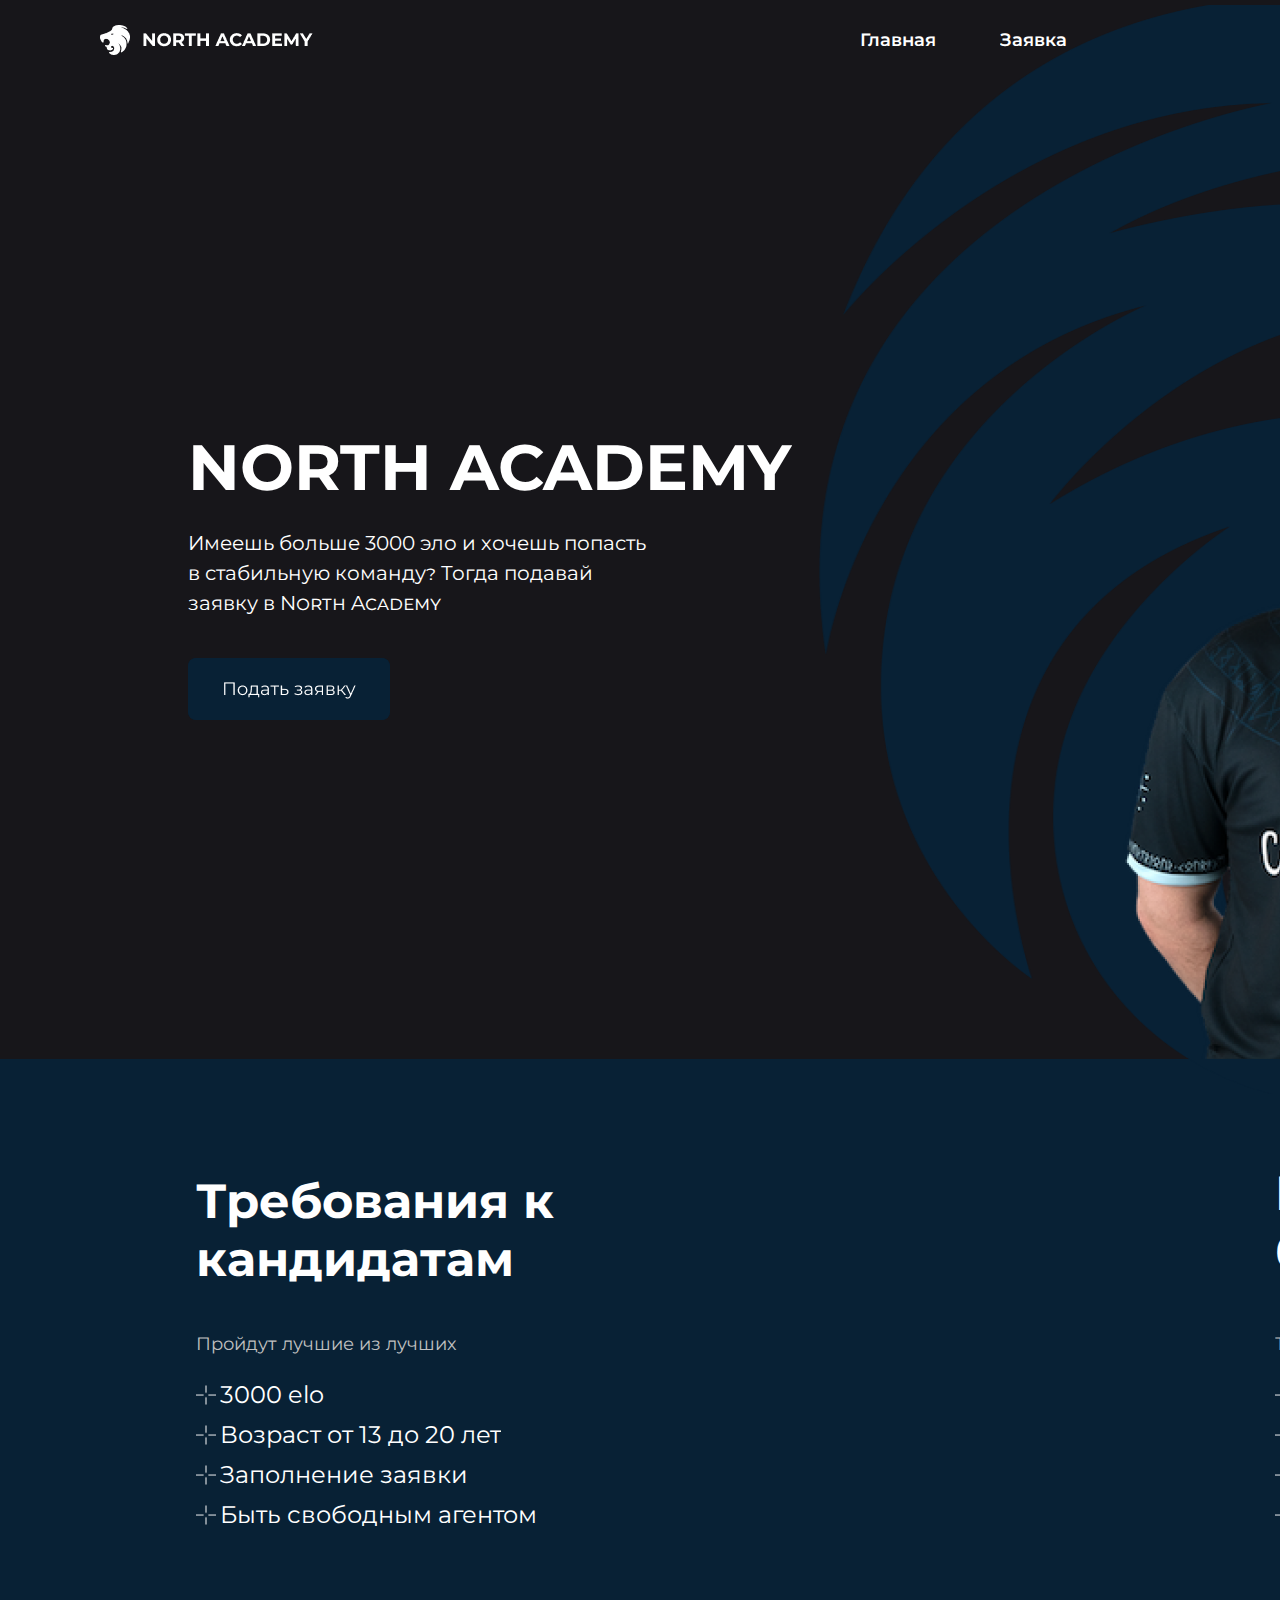
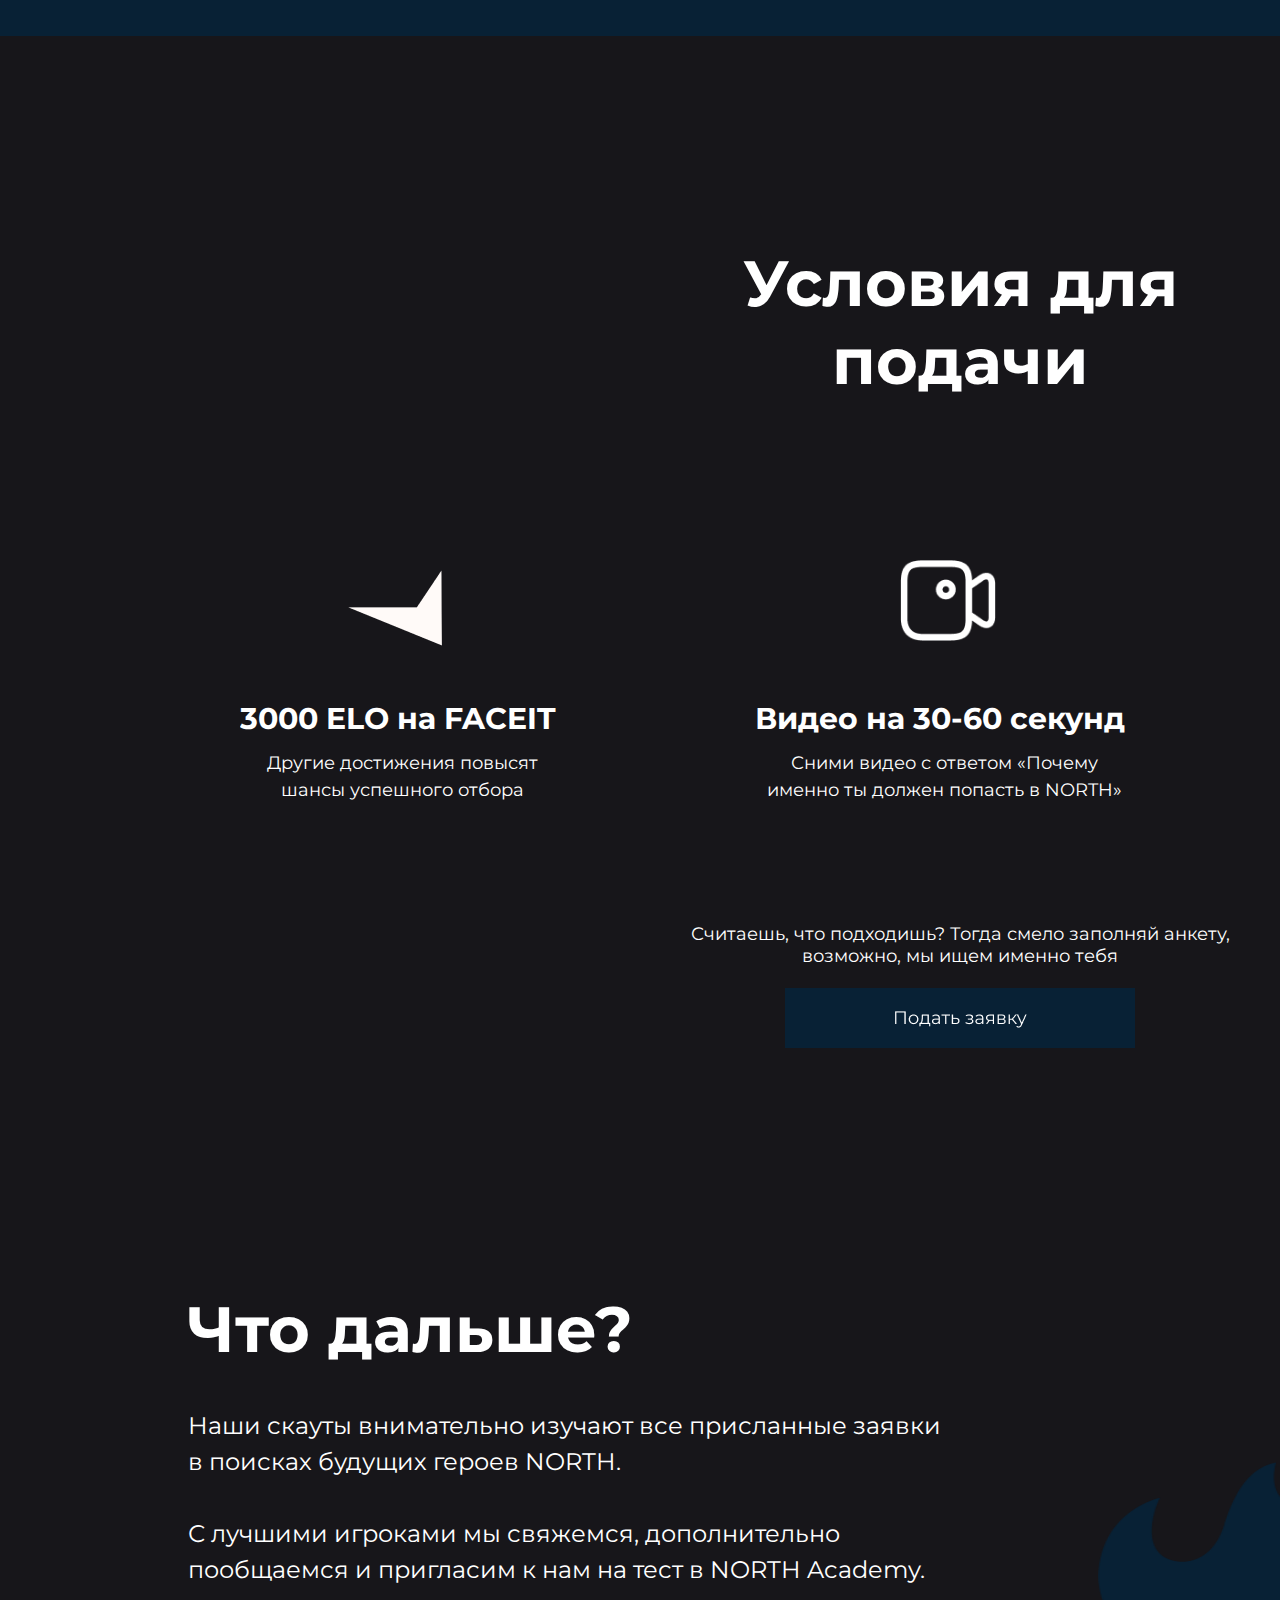
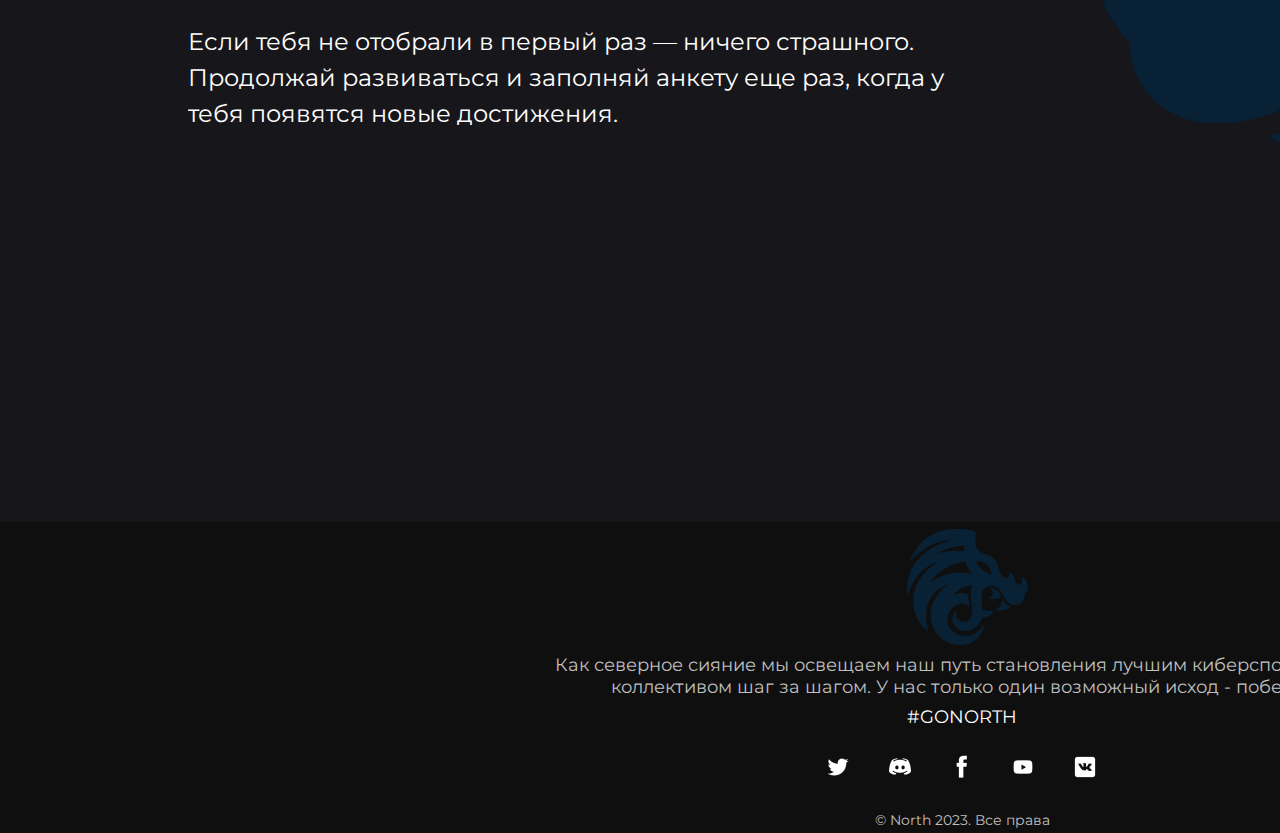
==== academy.html @ a3aacd2d "Initial commit" ====
<!DOCTYPE html>
<html lang="en">
<head>
    <meta charset="UTF-8">
    <meta http-equiv="X-UA-Compatible" content="IE=edge">
    <meta name="viewport" content="width=device-width, initial-scale=1.0">
    <title>North Academy</title>
    <link rel="stylesheet" href="academystyle.css">
    <link href="https://fonts.googleapis.com/css?family=Montserrat:thin,extra-light,light,100,200,300,400,500,600,700,800" rel="stylesheet"> 
    <link rel="preconnect" href="https://fonts.googleapis.com">
    <link rel="preconnect" href="https://fonts.gstatic.com" crossorigin>
    <link href="https://fonts.googleapis.com/css2?family=Poppins:ital,wght@1,800&display=swap" rel="stylesheet">
</head>
<body>
    <a href="#" class="northindexlogo"><img src="img/Northindexlogo.png" alt="northlogo"></a>
    <a href="#" class="goindex">Главная</a>
    <a href="#" class="goform">Заявка</a>
    <h1 class="greet">NORTH ACADEMY</h1>
    <p class="greetpromo">Имеешь больше 3000 эло и хочешь попасть в стабильную команду? Тогда подавай заявку в North Academy</p>
    <a class="goformbtn" href="#"><img src="img/goformbtn.png" alt="formbtn"></a>
    <img class="twoplayers" src="img/2players.png">
    <img class="biglogo" src="img/backlogo.png">
    <div class="criterii"></div>
    <h2 class="requirment">Требования к кандидатам</h2>
    <p class="bob">Пройдут лучшие из лучших</p>
    <p class="elo">3000 elo</p>
    <p class="age">Возраст от 13 до 20 лет</p>
    <p class="formrequire">Заполнение заявки</p>
    <p class="freeagent">Быть свободным агентом</p>
    <img src="img/crosshair.png" alt="crosshair" class="crosshair1">
    <img src="img/crosshair.png" alt="crosshair" class="crosshair2">
    <img src="img/crosshair.png" alt="crosshair" class="crosshair3">
    <img src="img/crosshair.png" alt="crosshair" class="crosshair4">
    <h3 class="wbg">Преимуществом будет</h3>
    <p class="priority">Такие заявки в приоритете</p>
    <p class="hltv">Профиль HLTV</p>
    <p class="media">Медийность</p>
    <p class="expirience">Опыт в профессиональной сцене</p>
    <p class="english">Знание английского языка</p>
    <img src="img/crosshair.png" alt="crosshair" class="crosshair5">
    <img src="img/crosshair.png" alt="crosshair" class="crosshair6">
    <img src="img/crosshair.png" alt="crosshair" class="crosshair7">
    <img src="img/crosshair.png" alt="crosshair" class="crosshair8">
    <h3 class="requirments">Условия для подачи заявки</h3>
    <img src="img/faceit.png" alt="" class="faceit">
    <p class="faceitinfo">3000 ELO на FACEIT</p>
    <p class="faceitinfo2">Другие достижения повысят шансы успешного отбора</p>
    <img src="img/cameralogo.png" alt="" class="video">
    <p class="videoinfo">Видео на 30-60 секунд</p>
    <p class="videoinfo2">Сними видео с ответом «Почему именно ты должен попасть в NORTH»</p>
    <img src="img/document.png" alt="" class="doc">
    <p class="docinfo">Заполни анкету</p>
    <p class="docinfo2">Заполни анкету ниже и максимально подробно расскажи нам о себе</p>
    <p class="youthk">Считаешь, что подходишь? Тогда смело заполняй анкету, возможно, мы ищем именно тебя</p>
    <a href="#"><img src="img/goformbtn2.png" alt="" class="goformbtn2"></a>
    <h4 class="whatsnext">Что дальше?</h4>
    <p class="nextinfo">Наши скауты внимательно изучают все присланные заявки в поисках будущих героев NORTH.<br><br>

        С лучшими игроками мы свяжемся, дополнительно пообщаемся и пригласим к нам на тест в NORTH Academy.<br><br>
        
        Если тебя не отобрали в первый раз — ничего страшного. Продолжай развиваться и заполняй анкету еще раз, когда у тебя появятся новые достижения.</p>
    <img src="img/secondbacklogo.png" alt="" class="northlogoback2">
    <div class="footer"></div>
    <img src="img/footerlogo.png" alt="" class="footerlogo">
    <p class="footertext">Как северное сияние мы освещаем наш путь становления лучшим киберспортивным коллективом шаг за шагом. У нас только один возможный исход - победа!</p>
    <p class="hashtag">#GONORTH</p>
    <a href="#" class="twitterfooter"><img src="img/twitter.png" alt=""></a>
    <a href="#" class="discordfooter"><img src="img/discord.png" alt=""></a>
    <a href="#" class="facebookfooter"><img src="img/facebook.png" alt=""></a>
    <a href="#" class="youtubefooter"><img src="img/youtube.png" alt=""></a>
    <a href="#" class="vkfooter"><img src="img/vk.png" alt=""></a>
    <p class="copyright">© North 2023. Все права защищены</p>
</body>
</html>
---- academystyle.css ----
*{
    margin:0px;
    overflow-x:hidden;
}
body{
    background: #17161A;
}
.northindexlogo{
    display: flex;
flex-direction: row;
align-items: center;
padding: 0px;
gap: 12px;

position: absolute;
width: 213px;
height: 30px;
left: 100px;
top: 25px;
}
.goindex{
    /* главная */


width: 76px;
height: 22px;
position: absolute;
font-family: 'Montserrat';
font-style: normal;
font-weight: 600;
font-size: 18px;
line-height: 22px;
/* identical to box height */
top: 29px;
left:860px;
display: flex;
align-items: center;
text-transform: capitalize;

color: #FFFFFF;
text-decoration: none;

}
.goform{
    /* главная */


width: 76px;
height: 22px;
position: absolute;
font-family: 'Montserrat';
font-style: normal;
font-weight: 600;
font-size: 18px;
line-height: 22px;
/* identical to box height */
top: 29px;
left:1000px;
display: flex;
align-items: center;
text-transform: capitalize;

color: #FFFFFF;
text-decoration: none;

}
.greet{
    width: 606px;
height: 78px;

font-family: 'Montserrat';
font-style: normal;
font-weight: 700;
font-size: 64px;
line-height: 78px;
/* identical to box height */
left:188px;
top:428px;
position: absolute;

color: #FFFFFF;
}
.greetpromo{
    width: 472px;
height: 90px;

font-family: 'Montserrat';
font-style: normal;
font-weight: 400;
font-size: 20px;
line-height: 150%;
/* or 30px */
left:188px;
top:528px;
position: absolute;
display: flex;
align-items: center;
font-variant: small-caps;

color: #FFFFFF;
}
.goformbtn{
    display: flex;
flex-direction: row;
align-items: flex-start;

gap: 10px;

width: 202px;
height: 62px;

position: absolute;
left:188px;
top:658px;
background: #082135;
border-radius: 8px;

/* Inside auto layout */

flex: none;
order: 1;
flex-grow: 0;
}
.criterii{
    position: absolute;
width: 1920px;
height: 577px;
left: 0px;
top: 1059px;

background: #082135;
}
.twoplayers{
position: absolute;
width: 850px;
height: 693.83px;
left: 1024px;
z-index: 2;
top: 365px;
}
.biglogo{
    position: absolute;
width: 1152px;
height: 1089px;
left: 818px;
top: 5px;
z-index: 1;
}
.requirment{
    position: absolute;
width: 374px;
height: 344px;
left: 196px;
top: 1173px;
width: 374px;
height: 116px;

font-family: 'Montserrat';
font-style: normal;
font-weight: 700;
font-size: 48px;
line-height: 120%;
/* or 58px */


color: #FFFFFF;
}
.bob{
    width: 261px;
height: 22px;
top:1333px;
left:196px;
font-family: 'Montserrat';
font-style: normal;
font-weight: 400;
font-size: 18px;
line-height: 22px;
position: absolute;
/* identical to box height */


color: #C0C0C0;
}
.elo{
    width: 104px;
height: 29px;

font-family: 'Montserrat';
font-style: normal;
font-weight: 400;
font-size: 24px;
line-height: 29px;
top:1380px;
left:220px;
position: absolute;
color: #FFFFFF;


/* Inside auto layout */

flex: none;
order: 1;
flex-grow: 0;
}
.age{


font-family: 'Montserrat';
font-style: normal;
font-weight: 400;
font-size: 24px;
line-height: 29px;
top:1420px;
left:220px;
position: absolute;
color: #FFFFFF;


/* Inside auto layout */

flex: none;
order: 1;
flex-grow: 0;
}
.formrequire{


font-family: 'Montserrat';
font-style: normal;
font-weight: 400;
font-size: 24px;
line-height: 29px;
top:1460px;
left:220px;
position: absolute;
color: #FFFFFF;


/* Inside auto layout */

flex: none;
order: 1;
flex-grow: 0;
}
.freeagent{


font-family: 'Montserrat';
font-style: normal;
font-weight: 400;
font-size: 24px;
line-height: 29px;
top:1500px;
left:220px;
position: absolute;
color: #FFFFFF;


/* Inside auto layout */

flex: none;
order: 1;
flex-grow: 0;
}
.crosshair1{
width: 20px;
height: 20px;
position: absolute;
top:1385px;
left:196px;
}
.crosshair2{
width: 20px;
height: 20px;
position: absolute;
top:1425px;
left:196px;
}
.crosshair3{
width: 20px;
height: 20px;
position: absolute;
top:1465px;
left:196px;
}
.crosshair4{
width: 20px;
height: 20px;
position: absolute;
top:1505px;
left:196px;
}
.wbg{
    position: absolute;

left: 1275px;
top: 1165px;
width: 452px;
height: 116px;

font-family: 'Montserrat';
font-style: normal;
font-weight: 700;
font-size: 48px;
line-height: 120%;
/* or 58px */


color: #FFFFFF;
}
.crosshair5{
    width: 20px;
    height: 20px;
    position: absolute;
    top:1385px;
    left: 1275px;
    }
    .crosshair6{
    width: 20px;
    height: 20px;
    position: absolute;
    top:1425px;
    left: 1275px;
    }
    .crosshair7{
    width: 20px;
    height: 20px;
    position: absolute;
    top:1465px;
    left: 1275px;
    }
.crosshair8{
    width: 20px;
    height: 20px;
    position: absolute;
    top:1505px;
    left: 1275px;
    }
.priority{
    width: 261px;
    height: 22px;
    top:1333px;
    left: 1275px;
    font-family: 'Montserrat';
    font-style: normal;
    font-weight: 400;
    font-size: 18px;
    line-height: 22px;
    position: absolute;

    
    
    color: #C0C0C0;
}
.hltv{


font-family: 'Montserrat';
font-style: normal;
font-weight: 400;
font-size: 24px;
line-height: 29px;
top:1380px;
left:1299px;
position: absolute;
color: #FFFFFF;


/* Inside auto layout */

flex: none;
order: 1;
flex-grow: 0;
}
.media{


font-family: 'Montserrat';
font-style: normal;
font-weight: 400;
font-size: 24px;
line-height: 29px;
top:1420px;
left:1299px;
position: absolute;
color: #FFFFFF;


/* Inside auto layout */

flex: none;
order: 1;
flex-grow: 0;
}
.expirience{


font-family: 'Montserrat';
font-style: normal;
font-weight: 400;
font-size: 24px;
line-height: 29px;
top:1460px;
left:1299px;
position: absolute;
color: #FFFFFF;


/* Inside auto layout */

flex: none;
order: 1;
flex-grow: 0;
}
.english{


font-family: 'Montserrat';
font-style: normal;
font-weight: 400;
font-size: 24px;
line-height: 29px;
top:1500px;
left:1299px;
position: absolute;
color: #FFFFFF;


/* Inside auto layout */

flex: none;
order: 1;
flex-grow: 0;
}
.requirments{
    position: absolute;
width: 514px;
height: 156px;
left: 703px;
top: 1844px;

font-family: 'Montserrat';
font-style: normal;
font-weight: 700;
font-size: 64px;
line-height: 78px;
text-align: center;

color: #FFFFFF;
}
.faceit{
    position: absolute;
width: 96px;
height: 96px;
left: 347px;
top: 2160px;
}
.video{
    position: absolute;
    width: 96px;
    height: 80.83px;
left: 900px;
top: 2160px;
}
.doc{
    position: absolute;
width: 96px;
height: 96px;
left: 1417px;
top: 2160px;

}
.faceitinfo{
    width: 318px;
    height: 37px;
    
    font-family: 'Montserrat';
    font-style: normal;
    font-weight: 700;
    font-size: 30px;
    line-height: 37px;
    /* identical to box height */
    position: absolute;
    left: 240px;
top: 2300px;
    
    color: #FFFFFF;
      
}
.videoinfo{

    
    font-family: 'Montserrat';
    font-style: normal;
    font-weight: 700;
    font-size: 30px;
    line-height: 37px;
    /* identical to box height */
    position: absolute;
    left: 755px;
top: 2300px;
    
    color: #FFFFFF;
}
.docinfo{

    
    font-family: 'Montserrat';
    font-style: normal;
    font-weight: 700;
    font-size: 30px;
    line-height: 37px;
    /* identical to box height */
    position: absolute;
    left: 1340px;
top: 2300px;
    
    color: #FFFFFF;
}
.faceitinfo2{
    width: 334px;
height: 54px;

font-family: 'Montserrat';
font-style: normal;
font-weight: 400;
font-size: 18px;
line-height: 150%;
position: absolute;
left: 235px;
top: 2350px;
/* or 27px */

text-align: center;

color: #FFFFFF;
}
.videoinfo2{
    width: 358px;
    height: 54px;

font-family: 'Montserrat';
font-style: normal;
font-weight: 400;
font-size: 18px;
line-height: 150%;
position: absolute;
left: 765px;
top: 2350px;
/* or 27px */

text-align: center;

color: #FFFFFF;
}
.docinfo2{
    width: 355px;
    height: 54px;

font-family: 'Montserrat';
font-style: normal;
font-weight: 400;
font-size: 18px;
line-height: 150%;
position: absolute;
left: 1285px;
top: 2350px;
/* or 27px */

text-align: center;

color: #FFFFFF;
}
.youthk{
    
position: absolute;
width: 600px;
height: 44px;
left: 660px;
top: 2523px;

font-family: 'Montserrat';
font-style: normal;
font-weight: 400;
font-size: 18px;
line-height: 22px;
text-align: center;

color: #FFFFFF;
}
.goformbtn2{
    position: absolute;
width: 350px;
height: 60px;
left: 785px;
top: 2588px;

}
.whatsnext{
    position: absolute;

height: 78px;
left: 188px;
top: 2890px;

font-family: 'Montserrat';
font-style: normal;
font-weight: 700;
font-size: 64px;
line-height: 78px;
/* identical to box height */

text-align: center;

color: #FFFFFF;
}
.nextinfo{
    position: absolute;
width: 768px;
height: 340px;
left: 188px;
top: 3008px;

font-family: 'Montserrat';
font-style: normal;
font-weight: 400;
font-size: 24px;
line-height: 150%;
/* or 36px */


color: #FFFFFF;
}
.northlogoback2{
    position: absolute;
width: 962px;
height: 928px;
left: 1098px;
top: 2715px;
}
.footer{
    position: absolute;
width: 1920px;
height: 311px;
left: 0px;
top: 3722px;

background: #0F0F0F;
}
.footerlogo{
    position: absolute;
width: 121px;
height: 116px;
left: 907px;
top: 3729px;

}
.footertext{
    position: absolute;
    width: 818px;
    height: 44px;
    left: 551px;
    top: 3854px;
    
    font-family: 'Montserrat';
    font-style: normal;
    font-weight: 400;
    font-size: 18px;
    line-height: 22px;
    text-align: center;
    
    color: #C0C0C0;
    
}
.hashtag{
    
position: absolute;
width: 110px;
height: 22px;
left: 907px;
top: 3906px;

font-family: 'Montserrat';
font-style: normal;
font-weight: 400;
font-size: 18px;
line-height: 22px;
/* identical to box height */

text-align: center;

color: #FFFFFF;
}
.twitterfooter{
    position: absolute;


left: 826px;
top: 3955px;
}
.discordfooter{
    position: absolute;

left: 888px;
top: 3955px;
}
.facebookfooter{
    position: absolute;

left: 956px;
top: 3955px;
}
.youtubefooter{
    position: absolute;

left: 1011px;
top: 3955px;
}
.vkfooter{
    position: absolute;

left: 1073px;
top: 3955px;
}
.copyright{
    position: absolute;
width: 258px;
height: 17px;
left: 833px;
top: 4012px;

font-family: 'Montserrat';
font-style: normal;
font-weight: 400;
font-size: 14px;
line-height: 17px;
/* identical to box height */

text-align: center;

color: #C0C0C0;
}
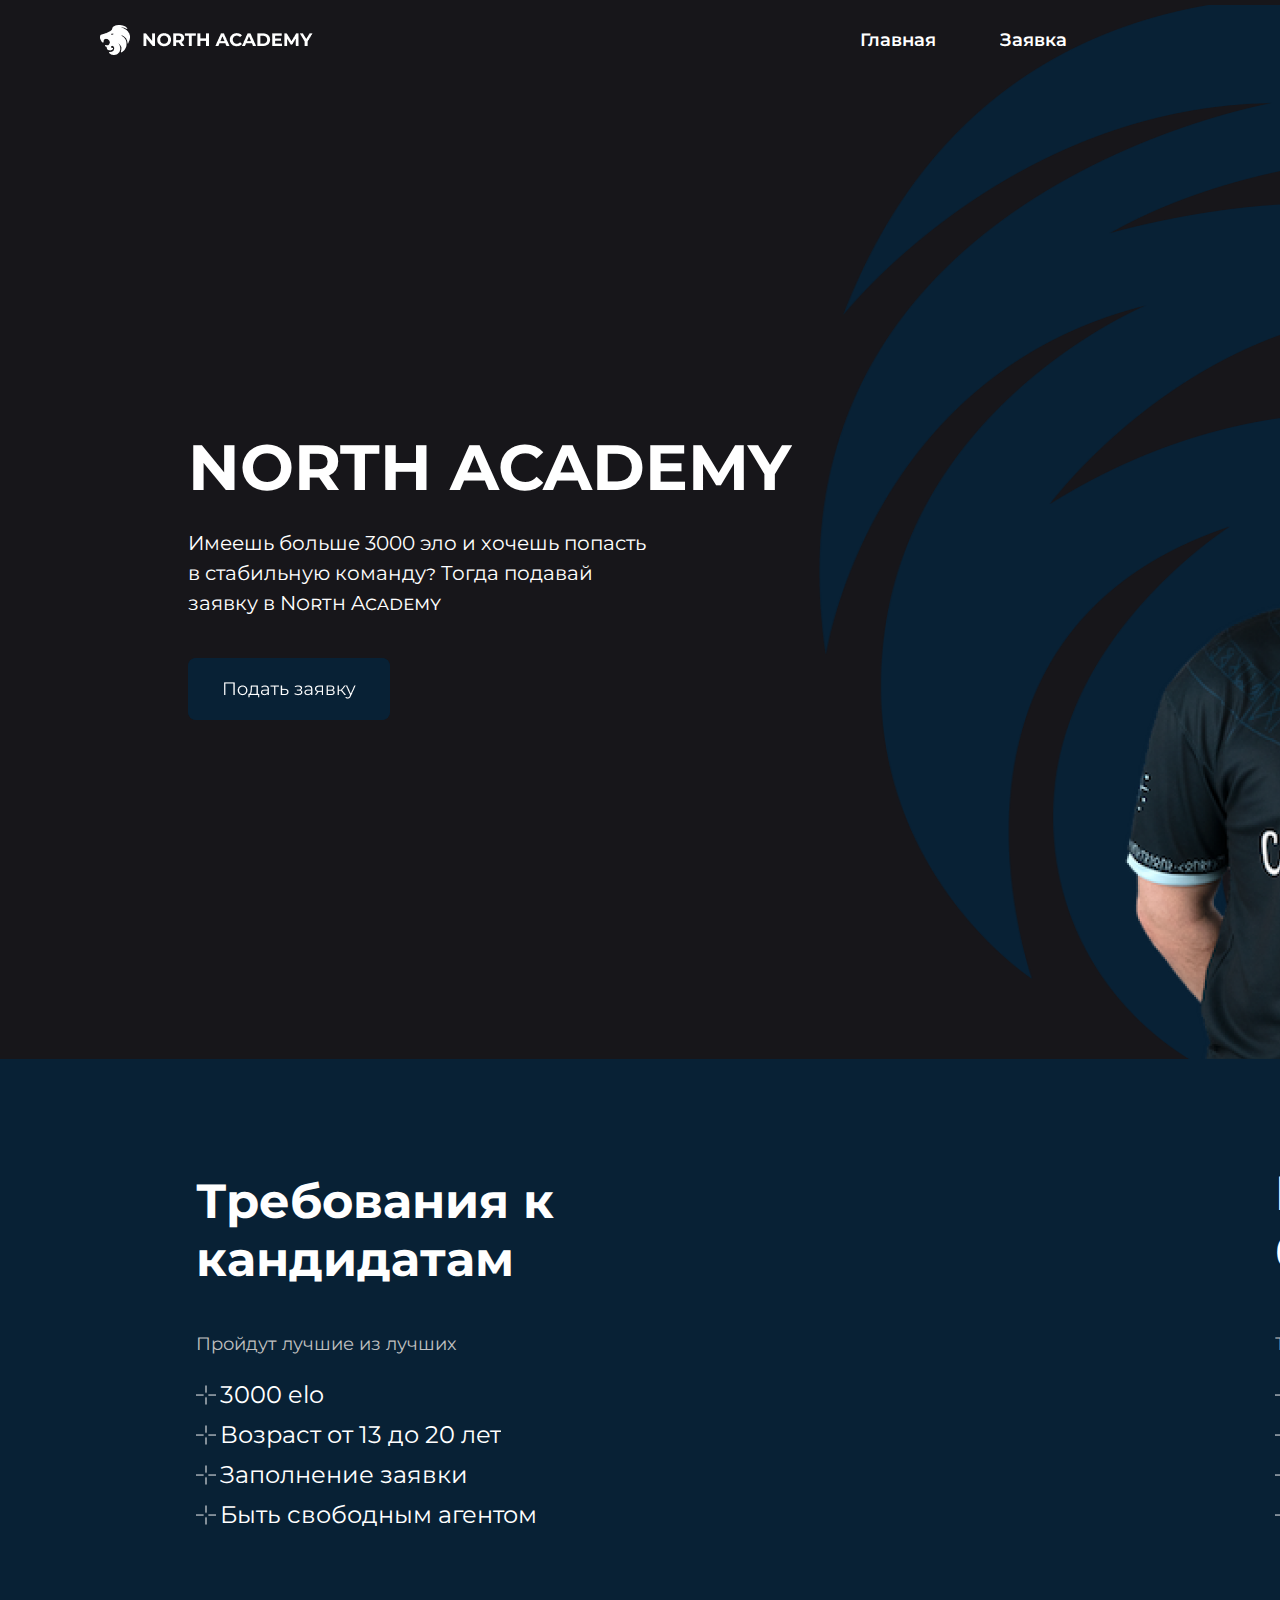
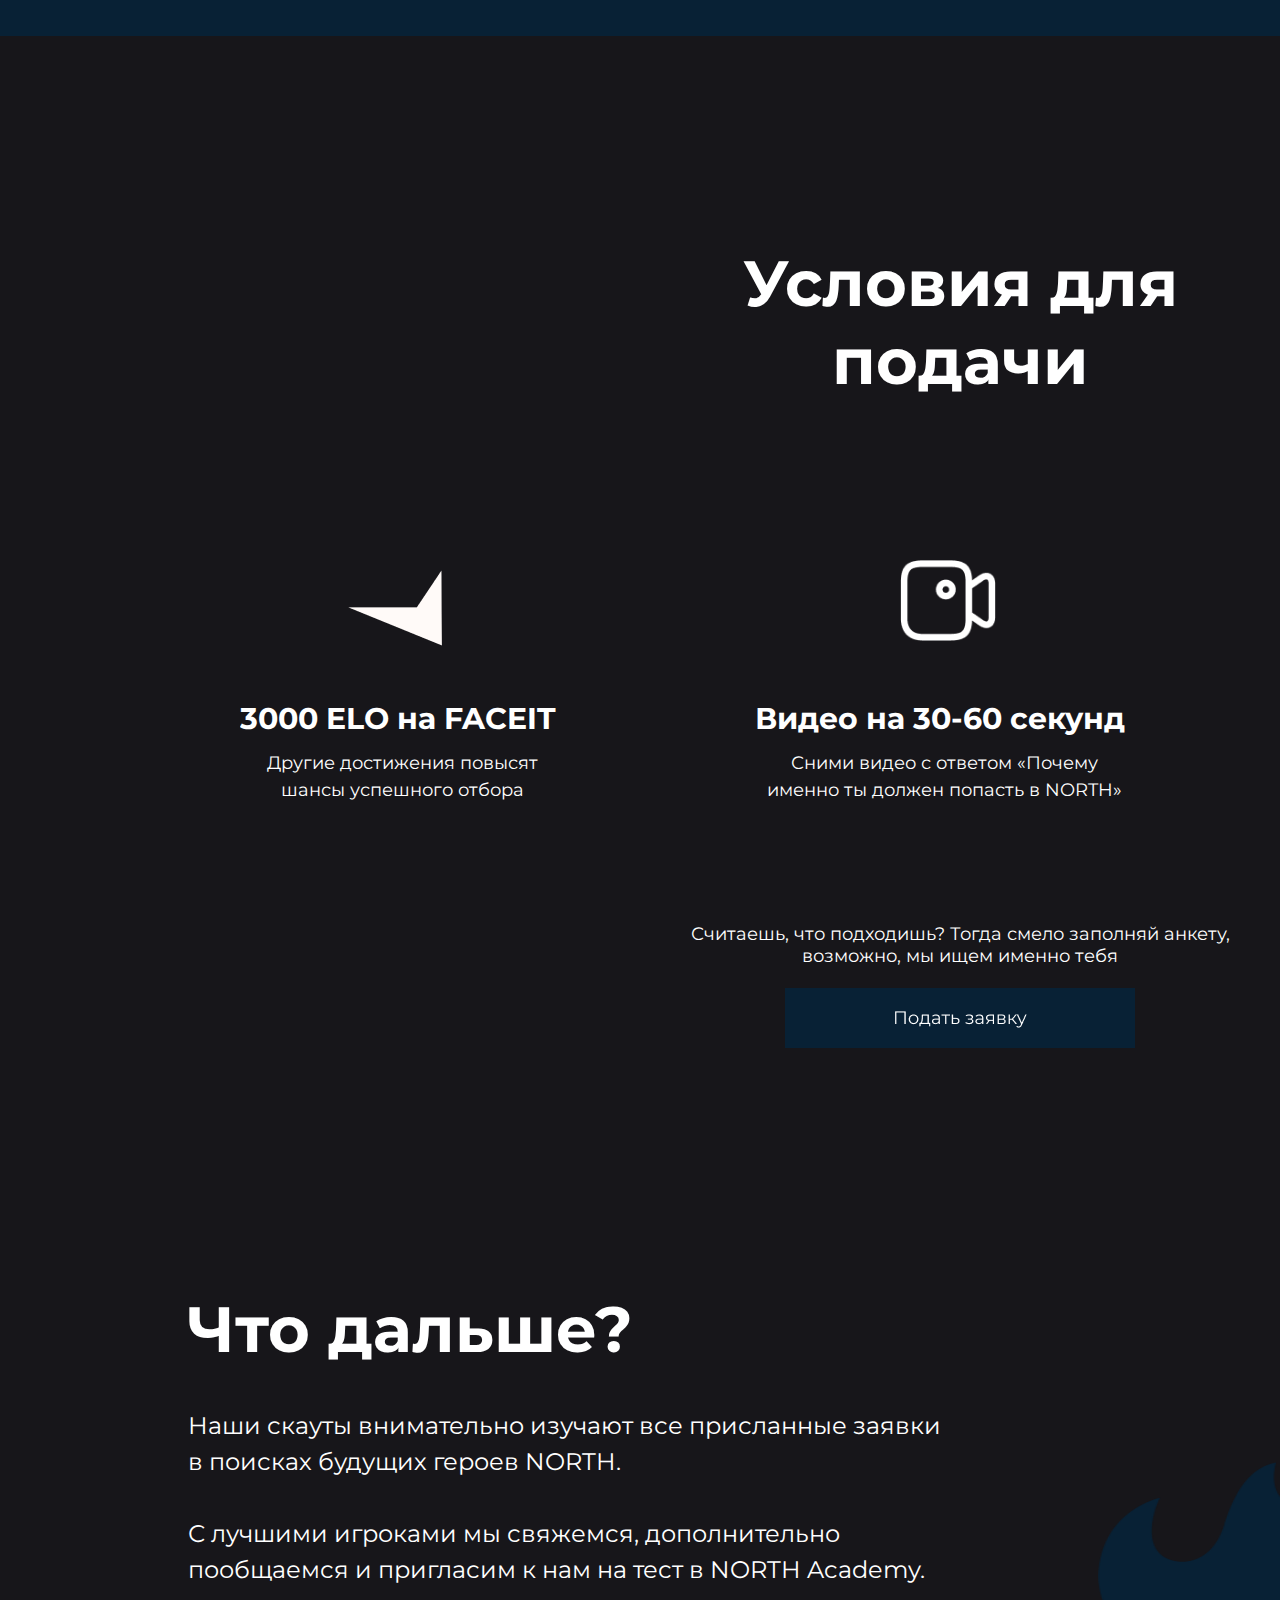
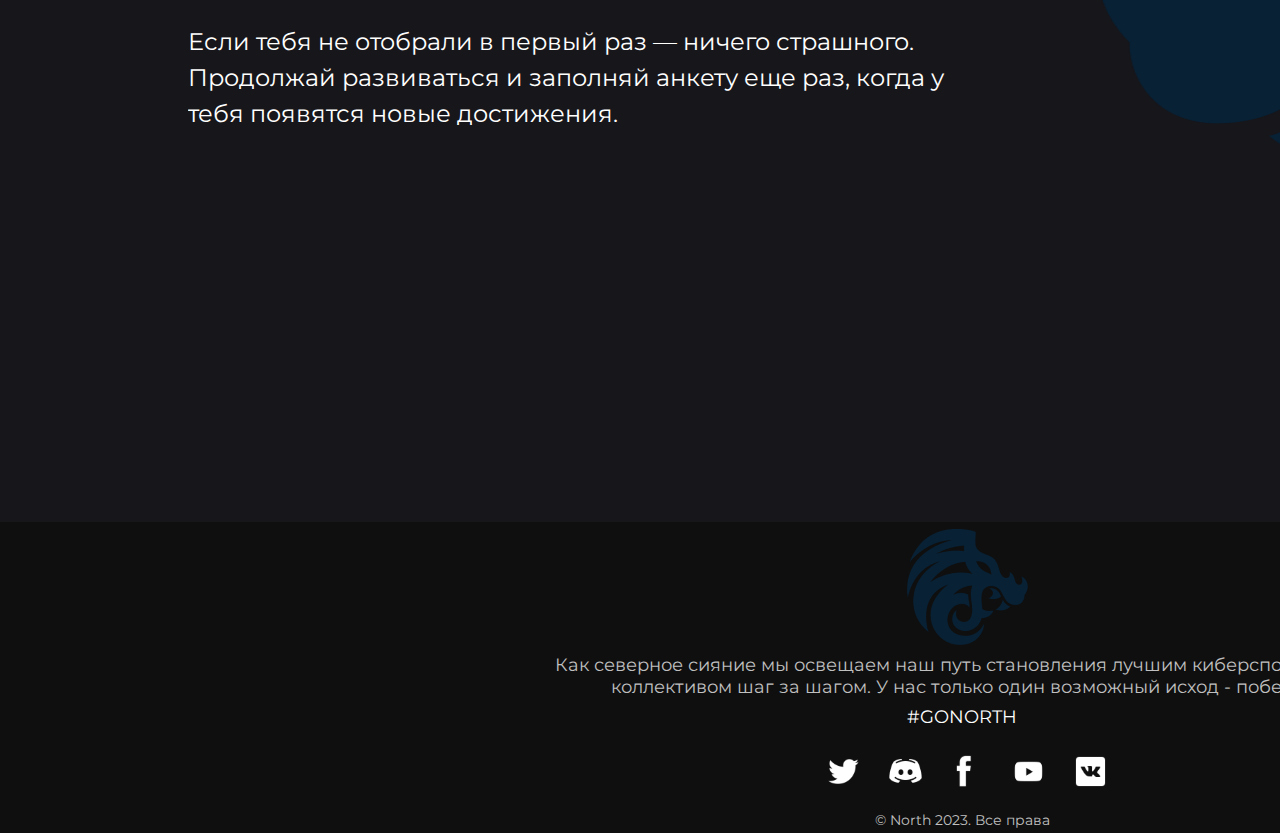
==== commit 1c4489d0: "omg" ====
--- a/academy.html
+++ b/academy.html
@@ -13,8 +13,9 @@
 </head>
 <body>
     <a href="#" class="northindexlogo"><img src="img/Northindexlogo.png" alt="northlogo"></a>
-    <a href="#" class="goindex">Главная</a>
-    <a href="#" class="goform">Заявка</a>
+    <a href="#" class="academymoblogo"><img src="img/academymoblogo.svg" alt="logobro"></a>
+    <a href="index.html" class="goindex">Главная</a>
+    <a href="form.html" class="goform">Заявка</a>
     <h1 class="greet">NORTH ACADEMY</h1>
     <p class="greetpromo">Имеешь больше 3000 эло и хочешь попасть в стабильную команду? Тогда подавай заявку в North Academy</p>
     <a class="goformbtn" href="#"><img src="img/goformbtn.png" alt="formbtn"></a>
@@ -60,15 +61,16 @@
         
         Если тебя не отобрали в первый раз — ничего страшного. Продолжай развиваться и заполняй анкету еще раз, когда у тебя появятся новые достижения.</p>
     <img src="img/secondbacklogo.png" alt="" class="northlogoback2">
+    <img src="img/backlogomob.png" alt="" class="backlogomob">
     <div class="footer"></div>
     <img src="img/footerlogo.png" alt="" class="footerlogo">
     <p class="footertext">Как северное сияние мы освещаем наш путь становления лучшим киберспортивным коллективом шаг за шагом. У нас только один возможный исход - победа!</p>
     <p class="hashtag">#GONORTH</p>
-    <a href="#" class="twitterfooter"><img src="img/twitter.png" alt=""></a>
-    <a href="#" class="discordfooter"><img src="img/discord.png" alt=""></a>
-    <a href="#" class="facebookfooter"><img src="img/facebook.png" alt=""></a>
-    <a href="#" class="youtubefooter"><img src="img/youtube.png" alt=""></a>
-    <a href="#" class="vkfooter"><img src="img/vk.png" alt=""></a>
+    <a href="#" class="twitterfooter"><img src="img/twitter.svg" alt=""></a>
+    <a href="#" class="discordfooter"><img src="img/discord.svg" alt=""></a>
+    <a href="#" class="facebookfooter"><img src="img/facebook.svg" alt=""></a>
+    <a href="#" class="youtubefooter"><img src="img/youtube.svg" alt=""></a>
+    <a href="#" class="vkfooter"><img src="img/vk.svg" alt=""></a>
     <p class="copyright">© North 2023. Все права защищены</p>
 </body>
 </html>--- a/academystyle.css
+++ b/academystyle.css
@@ -144,7 +144,7 @@
 height: 1089px;
 left: 818px;
 top: 5px;
-z-index: 1;
+z-index: -1;
 }
 .requirment{
     position: absolute;
@@ -739,4 +739,716 @@
 text-align: center;
 
 color: #C0C0C0;
-}+}
+.backlogomob{
+    display: none;
+}
+.academymoblogo{
+display: none;
+}
+
+@media screen and (max-width: 390px) {
+.northindexlogo{
+    display: none;
+}
+.gofrom{
+    display: none;
+}
+.academymoblogo{
+    position: absolute;
+width: 204px;
+
+left: 8px;
+top: 11px;
+display: initial;
+}
+.goindex{
+    position: absolute;
+width: 101px;
+height: 29px;
+left: 283px;
+top: 20px;
+
+font-family: 'Montserrat';
+font-style: normal;
+font-weight: 600;
+font-size: 24px;
+line-height: 29px;
+display: flex;
+align-items: center;
+text-transform: capitalize;
+
+color: #FFFFFF;
+
+}
+.greet{
+    width: 341px;
+    height: 44px;
+    
+    font-family: 'Montserrat';
+    font-style: normal;
+    font-weight: 700;
+    font-size: 36px;
+    line-height: 44px;
+    /* identical to box height */
+    left:8px;
+    top:134px;
+    
+    color: #FFFFFF;
+    
+    
+    /* Inside auto layout */
+    
+    flex: none;
+    order: 0;
+    flex-grow: 0;
+}
+.greetpromo{
+    width: 270px;
+    height: 96px;
+    
+    font-family: 'Montserrat';
+    font-style: normal;
+    font-weight: 400;
+    font-size: 16px;
+    line-height: 150%;
+    /* or 24px */
+    
+    display: flex;
+    align-items: center;
+    font-variant: small-caps;
+    
+    color: #FFFFFF;
+    left:8px;
+    top:196px;
+    
+    /* Inside auto layout */
+    
+    flex: none;
+    order: 1;
+    flex-grow: 0;
+}
+.goformbtn{
+    left:8px;
+    top:326px;
+    width: 202px;
+    height: 62px;
+    
+    background: #082135;
+    border-radius: 8px;
+    
+    /* Inside auto layout */
+    
+    flex: none;
+    order: 1;
+    flex-grow: 0;
+}
+.criterii{
+    position: absolute;
+width: 390px;
+height: 938px;
+left: 0px;
+top: 473px;
+
+background: #082135
+}
+.requirment{
+    position: absolute;
+width: 312px;
+height: 96px;
+left: 8px;
+top: 510px;
+
+font-family: 'Montserrat';
+font-style: normal;
+font-weight: 700;
+font-size: 40px;
+line-height: 120%;
+/* or 48px */
+
+
+color: #FFFFFF;
+}
+.bob{
+    position: absolute;
+    width: 232px;
+    height: 20px;
+    left: 8px;
+    top: 646px;
+    
+    font-family: 'Montserrat';
+    font-style: normal;
+    font-weight: 400;
+    font-size: 16px;
+    line-height: 20px;
+    /* identical to box height */
+    
+    
+    color: #C0C0C0;
+}
+.elo{
+    position: absolute;
+    width: 78px;
+    height: 22px;
+    left: 41px;
+    top: 680px;
+    
+    font-family: 'Montserrat';
+    font-style: normal;
+    font-weight: 400;
+    font-size: 18px;
+    line-height: 22px;
+    /* identical to box height */
+    
+    
+    color: #FFFFFF;
+}
+.age{
+    position: absolute;
+    width: 212px;
+    height: 22px;
+    left: 41px;
+    top: 734px;
+    
+    font-family: 'Montserrat';
+    font-style: normal;
+    font-weight: 400;
+    font-size: 18px;
+    line-height: 22px;
+    /* identical to box height */
+    
+    
+    color: #FFFFFF;
+}
+.formrequire{
+    position: absolute;
+    width: 186px;
+    height: 22px;
+    left: 41px;
+    top: 788px;
+    
+    font-family: 'Montserrat';
+    font-style: normal;
+    font-weight: 400;
+    font-size: 18px;
+    line-height: 22px;
+    /* identical to box height */
+    
+    
+    color: #FFFFFF;
+}
+.freeagent{
+    position: absolute;
+    width: 239px;
+    height: 22px;
+    left: 41px;
+    top: 842px;
+    
+    font-family: 'Montserrat';
+    font-style: normal;
+    font-weight: 400;
+    font-size: 18px;
+    line-height: 22px;
+    /* identical to box height */
+    
+    
+    color: #FFFFFF;
+}
+.crosshair1{
+    position: absolute;
+width: 20px;
+height: 20px;
+left: 8px;
+top: 681px;
+
+}
+.crosshair2{
+    position: absolute;
+    width: 20px;
+    height: 20px;
+    left: 8px;
+    top: 735px;
+    
+}
+.crosshair3{
+    position: absolute;
+    width: 20px;
+    height: 20px;
+    left: 8px;
+    top: 789px;
+
+}
+.crosshair4{
+    position: absolute;
+    width: 20px;
+    height: 20px;
+    left: 8px;
+    top: 843px;
+     
+}
+.crosshair5{
+    position: absolute;
+    width: 20px;
+    height: 20px;
+    left: 8px;
+    top: 1134px;
+     
+}
+.crosshair6{
+    position: absolute;
+    width: 20px;
+    height: 20px;
+    left: 8px;
+    top: 1188px;
+    
+     
+}
+.crosshair7{
+    position: absolute;
+    width: 20px;
+    height: 20px;
+    left: 8px;
+    top: 1242px;
+     
+}
+.crosshair8{
+    position: absolute;
+    width: 20px;
+    height: 20px;
+    left: 8px;
+    top: 1296px;
+    
+     
+}
+.wbg{
+    position: absolute;
+    width: 377px;
+    height: 96px;
+    left: 8px;
+    top: 963px;
+    
+    font-family: 'Montserrat';
+    font-style: normal;
+    font-weight: 700;
+    font-size: 40px;
+    line-height: 120%;
+    /* or 48px */
+    
+    
+    color: #FFFFFF;
+     
+}
+.priority{
+    position: absolute;
+width: 228px;
+height: 20px;
+left: 8px;
+top: 1099px;
+
+font-family: 'Montserrat';
+font-style: normal;
+font-weight: 400;
+font-size: 16px;
+line-height: 20px;
+/* identical to box height */
+
+
+color: #C0C0C0;
+}
+.hltv{
+    position: absolute;
+    width: 139px;
+    height: 22px;
+    left: 41px;
+    top: 1133px;
+    
+    font-family: 'Montserrat';
+    font-style: normal;
+    font-weight: 400;
+    font-size: 18px;
+    line-height: 22px;
+    /* identical to box height */
+    
+    
+    color: #FFFFFF;
+}
+.media{
+    position: absolute;
+    width: 117px;
+    height: 22px;
+    left: 41px;
+    top: 1187px;
+    
+    font-family: 'Montserrat';
+    font-style: normal;
+    font-weight: 400;
+    font-size: 18px;
+    line-height: 22px;
+    /* identical to box height */
+    
+    
+    color: #FFFFFF;
+}
+.expirience{
+    position: absolute;
+    width: 318px;
+    height: 22px;
+    left: 41px;
+    top: 1241px;
+    
+    font-family: 'Montserrat';
+    font-style: normal;
+    font-weight: 400;
+    font-size: 18px;
+    line-height: 22px;
+    /* identical to box height */
+    
+    
+    color: #FFFFFF;
+    
+}
+.english{
+    position: absolute;
+    width: 253px;
+    height: 22px;
+    left: 41px;
+    top: 1295px;
+    
+    font-family: 'Montserrat';
+    font-style: normal;
+    font-weight: 400;
+    font-size: 18px;
+    line-height: 22px;
+    /* identical to box height */
+    
+    
+    color: #FFFFFF;
+}
+.requirments{
+    position: absolute;
+width: 322px;
+height: 98px;
+left: 34px;
+top: 1440px;
+
+font-family: 'Montserrat';
+font-style: normal;
+font-weight: 700;
+font-size: 40px;
+line-height: 49px;
+text-align: center;
+
+color: #FFFFFF;
+}
+.faceit{
+    position: absolute;
+width: 96px;
+height: 96px;
+left: 147px;
+top: 1637px;
+}
+.faceitinfo{
+    position: absolute;
+width: 318px;
+height: 37px;
+left: 36px;
+top: 1776px;
+
+font-family: 'Montserrat';
+font-style: normal;
+font-weight: 700;
+font-size: 30px;
+line-height: 37px;
+/* identical to box height */
+
+
+color: #FFFFFF;
+
+}
+.faceitinfo2{
+    position: absolute;
+width: 334px;
+height: 54px;
+left: 28px;
+top: 1829px;
+
+font-family: 'Montserrat';
+font-style: normal;
+font-weight: 400;
+font-size: 18px;
+line-height: 150%;
+/* or 27px */
+
+text-align: center;
+
+color: #FFFFFF;
+}
+.video{
+    position: absolute;
+width: 96px;
+height: 80.83px;
+left: 146.5px;
+top: 1990px;
+}
+.videoinfo{
+    position: absolute;
+width: 373px;
+height: 37px;
+left: 8px;
+top: 2128.83px;
+
+font-family: 'Montserrat';
+font-style: normal;
+font-weight: 700;
+font-size: 30px;
+line-height: 37px;
+/* identical to box height */
+
+
+color: #FFFFFF;
+}
+.videoinfo2{
+    position: absolute;
+width: 334px;
+height: 114px;
+left: 27.5px;
+top: 2181.83px;
+
+font-family: 'Montserrat';
+font-style: normal;
+font-weight: 400;
+font-size: 18px;
+line-height: 150%;
+/* or 27px */
+
+text-align: center;
+
+color: #FFFFFF;
+}
+.doc{
+    position: absolute;
+width: 96px;
+height: 96px;
+left: 146.5px;
+top: 2343px;
+
+}
+.docinfo{
+    position: absolute;
+width: 260px;
+height: 37px;
+left: 64.5px;
+top: 2482px;
+
+font-family: 'Montserrat';
+font-style: normal;
+font-weight: 700;
+font-size: 30px;
+line-height: 37px;
+/* identical to box height */
+
+
+color: #FFFFFF;
+
+}
+.docinfo2{
+    position: absolute;
+width: 355px;
+height: 54px;
+left: 17px;
+top: 2535px;
+
+font-family: 'Montserrat';
+font-style: normal;
+font-weight: 400;
+font-size: 18px;
+line-height: 150%;
+/* or 27px */
+
+text-align: center;
+
+color: #FFFFFF;
+}
+.youthk{
+    position: absolute;
+width: 383px;
+height: 82px;
+left: 7px;
+top: 2674px;
+
+font-family: 'Montserrat';
+font-style: normal;
+font-weight: 400;
+font-size: 18px;
+line-height: 22px;
+text-align: center;
+
+color: #FFFFFF;
+
+}
+.goformbtn2{
+    position: absolute;
+    width: 350px;
+    height: 60px;
+    left: 24px;
+    top: 2761px;
+    
+}
+.whatsnext{
+    position: absolute;
+
+
+left: 8px;
+top: 2903px;
+
+font-family: 'Montserrat';
+font-style: normal;
+font-weight: 700;
+font-size: 40px;
+line-height: 49px;
+/* identical to box height */
+
+text-align: center;
+
+color: #FFFFFF;
+}
+.nextinfo{
+    position: absolute;
+    width: 353px;
+    height: 378px;
+    left: 8px;
+    top: 2971px;
+    
+    font-family: 'Montserrat';
+    font-style: normal;
+    font-weight: 400;
+    font-size: 18px;
+    line-height: 150%;
+    /* or 27px */
+    
+    
+    color: #FFFFFF;
+}
+.northlogoback2{
+display: none;
+}
+.backlogomob{
+    position: absolute;
+width: 343px;
+height: 630px;
+left: 47px;
+top: 2865px;
+z-index: -1;
+display: initial;
+}
+.footer{
+    position: absolute;
+width: 390px;
+height: 444px;
+left: 0px;
+top: 3495px;
+
+background: #0F0F0F;
+}
+.footerlogo{
+    position: absolute;
+    width: 99px;
+    height: 96px;
+    left: 149px;
+    top: 3502px; 
+}
+.footertext{
+    position: absolute;
+width: 325px;
+height: 165px;
+left: 33px;
+top: 3624px;
+
+font-family: 'Montserrat';
+font-style: normal;
+font-weight: 400;
+font-size: 18px;
+line-height: 27px;
+text-align: center;
+
+color: #C0C0C0;
+}
+.hashtag{
+    position: absolute;
+width: 117px;
+height: 27px;
+left: 137px;
+top: 3785px;
+
+font-family: 'Montserrat';
+font-style: normal;
+font-weight: 400;
+font-size: 18px;
+line-height: 27px;
+/* identical to box height */
+
+text-align: center;
+
+color: #FFFFFF;
+}
+.copyright{
+    position: absolute;
+width: 186px;
+height: 42px;
+left: 102px;
+top: 3880px;
+font-family: 'Montserrat';
+font-style: normal;
+font-weight: 400;
+font-size: 14px;
+line-height: 21px;
+text-align: center;
+
+color: #C0C0C0;
+}
+.twitterfooter{
+    position: absolute;
+    width: 35px;
+
+    left: 69px;
+    top: 3816px;
+    
+}
+.youtubefooter{
+    position: absolute;
+    width: 35px;
+
+    left: 227px;
+    top: 3816px;
+}
+.vkfooter{
+    position: absolute;
+    width: 35px;
+
+    left: 286px;
+    top: 3816px;
+}
+.discordfooter{
+    position: absolute;
+    width: 35px;
+
+    left: 128px;
+    top: 3816px;
+}
+.facebookfooter{
+    position: absolute;
+    width: 16px;
+
+    left: 187px;
+    top: 3816px;
+}
+.goform{
+    display:none;
+}
+.biglogo{
+    display:none;
+}
+.twoplayers{
+    display:none;
+}
+}
